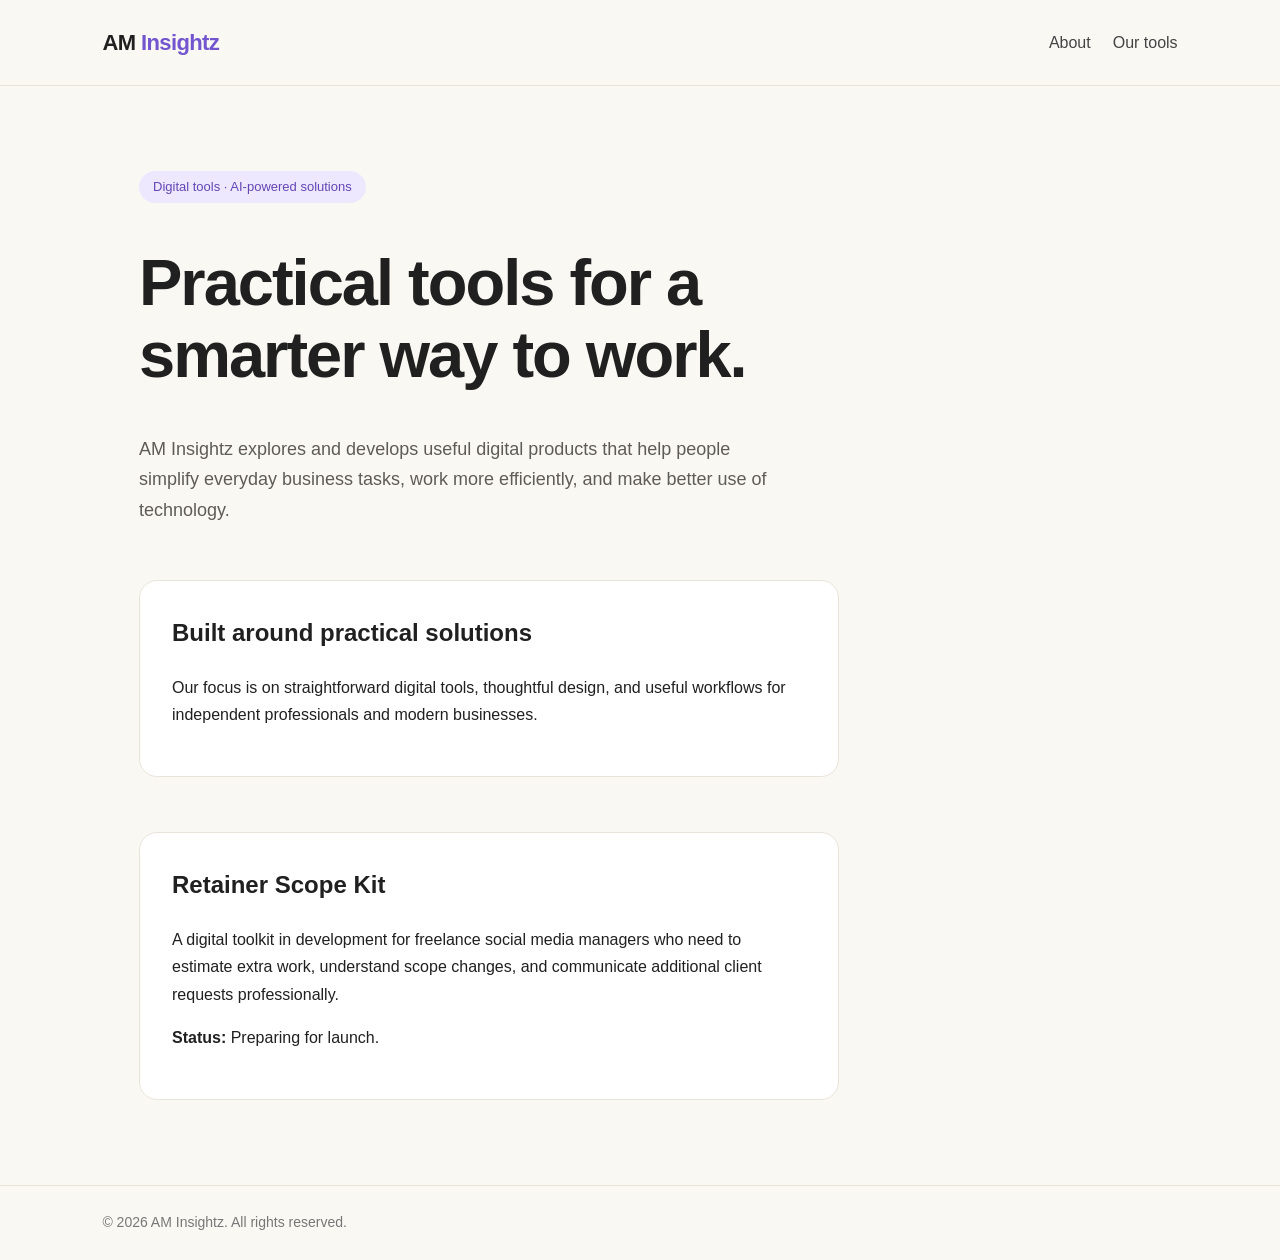
==== index.html @ eaadd5c1 "Publish AM Insightz landing page" ====
﻿<!doctype html>
<html lang="en">
<head>
  <meta charset="utf-8">
  <meta name="viewport" content="width=device-width, initial-scale=1">
  <meta name="description" content="AM Insightz builds practical digital tools and AI-powered solutions for modern businesses.">
  <title>AM Insightz | Practical Digital Tools</title>
  <style>
    * { box-sizing: border-box; }
    body {
      margin: 0; color: #202020; background: #faf8f3;
      font-family: Arial, Helvetica, sans-serif; line-height: 1.7;
    }
    header {
      padding: 24px 8%; display: flex; justify-content: space-between;
      align-items: center; border-bottom: 1px solid #e9e4da;
    }
    .brand { font-size: 22px; font-weight: 700; letter-spacing: -.6px; }
    .brand span { color: #7255cf; }
    nav a { color: #444; text-decoration: none; margin-left: 22px; }
    main { max-width: 1050px; margin: auto; padding: 85px 24px; }
    .tag {
      display: inline-block; color: #6345b5; background: #eee8ff;
      border-radius: 30px; padding: 5px 14px; font-size: 13px;
    }
    h1 { font-size: clamp(38px, 6vw, 65px); line-height: 1.1; letter-spacing: -2px; max-width: 760px; }
    .intro { max-width: 650px; color: #5f5c57; font-size: 18px; }
    .panel {
      margin-top: 55px; background: white; border: 1px solid #e9e4da;
      border-radius: 18px; padding: 32px; max-width: 700px;
    }
    h2 { margin-top: 0; }
    .button {
      display: inline-block; background: #7255cf; color: white;
      text-decoration: none; padding: 12px 20px; border-radius: 8px;
      margin-top: 12px; font-weight: 600;
    }
    footer { border-top: 1px solid #e9e4da; padding: 25px 8%; color: #777; font-size: 14px; }
    @media (max-width: 600px) {
      header { padding: 20px; } nav a { margin-left: 10px; }
      main { padding-top: 55px; } .panel { padding: 22px; }
    }
  </style>
</head>
<body>
  <header>
    <div class="brand">AM <span>Insightz</span></div>
    <nav><a href="#about">About</a><a href="#product">Our tools</a></nav>
  </header>
  <main>
    <span class="tag">Digital tools · AI-powered solutions</span>
    <h1>Practical tools for a smarter way to work.</h1>
    <p class="intro">
      AM Insightz explores and develops useful digital products that help
      people simplify everyday business tasks, work more efficiently,
      and make better use of technology.
    </p>
    <section class="panel" id="about">
      <h2>Built around practical solutions</h2>
      <p>
        Our focus is on straightforward digital tools, thoughtful design,
        and useful workflows for independent professionals and modern businesses.
      </p>
    </section>
    <section class="panel" id="product">
      <h2>Retainer Scope Kit</h2>
      <p>
        A digital toolkit in development for freelance social media managers
        who need to estimate extra work, understand scope changes, and
        communicate additional client requests professionally.
      </p>
      <p><strong>Status:</strong> Preparing for launch.</p>
    </section>
  </main>
  <footer>© 2026 AM Insightz. All rights reserved.</footer>
</body>
</html>
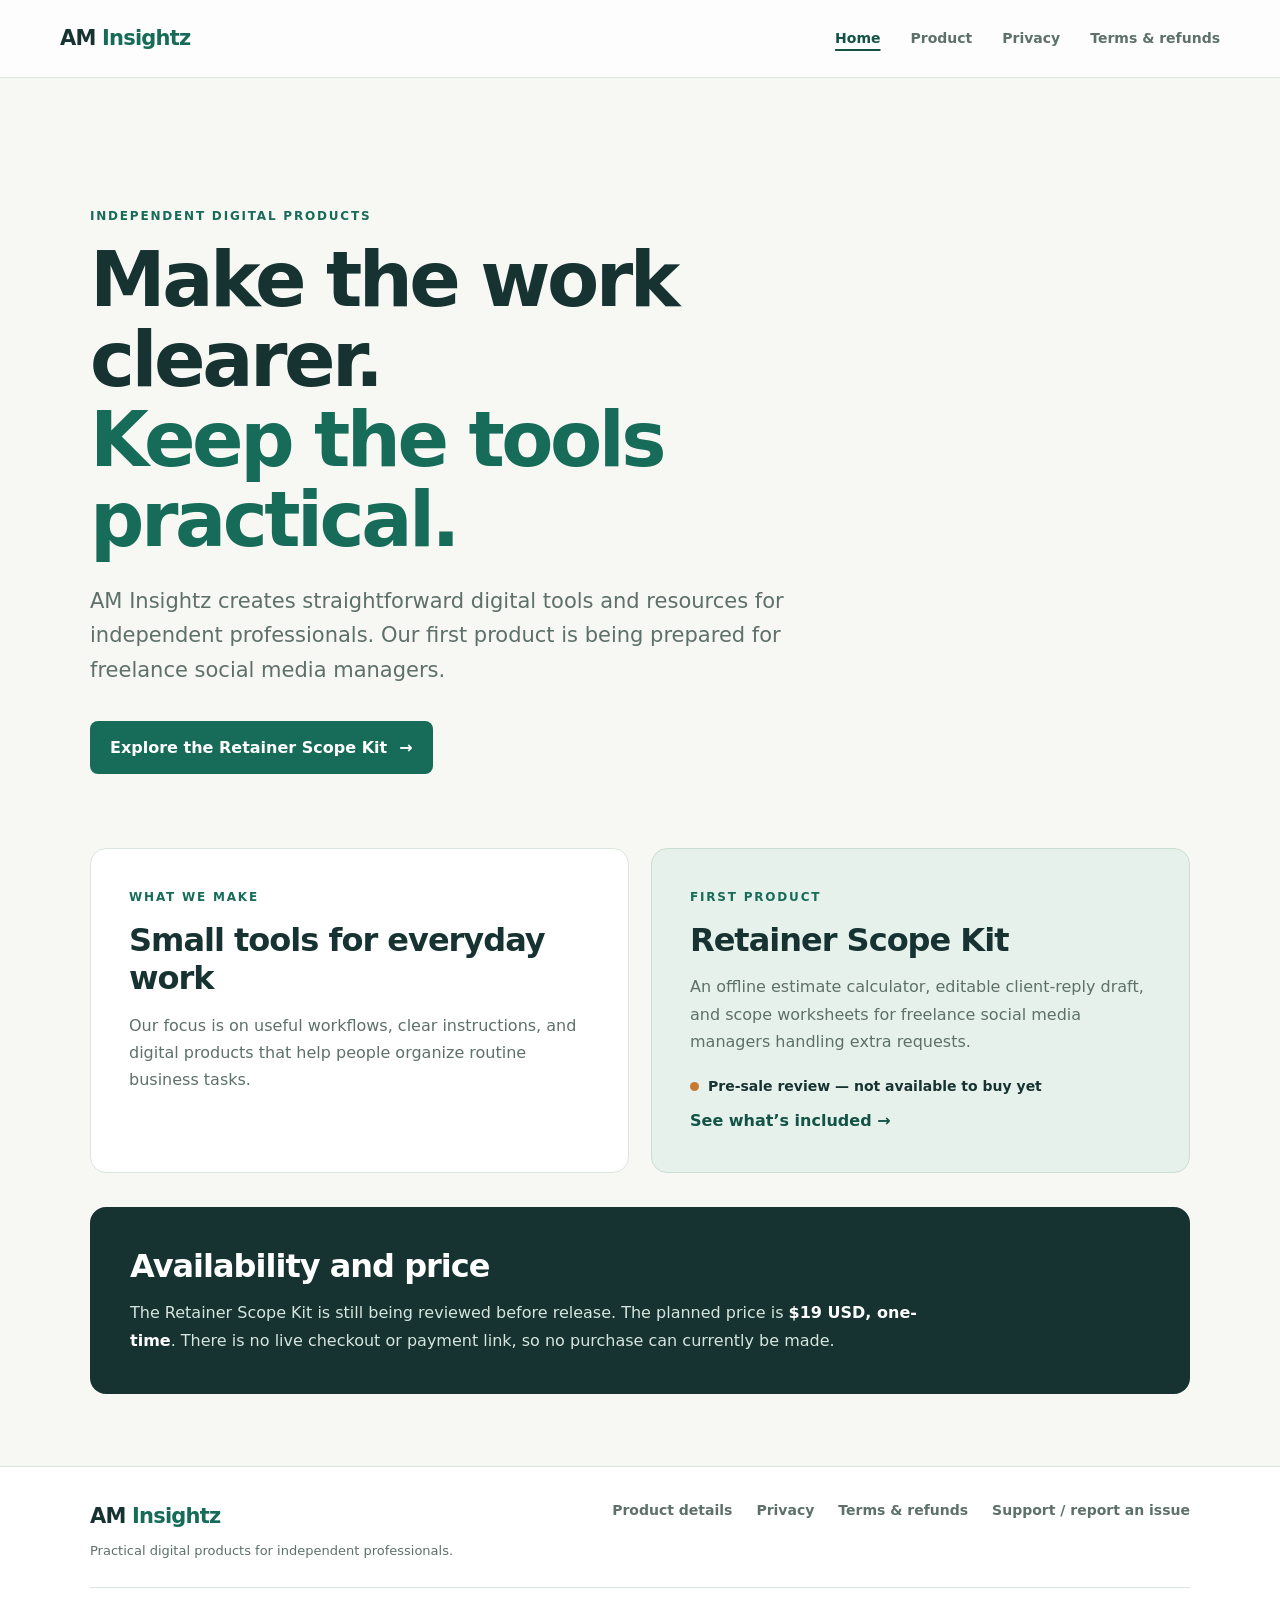
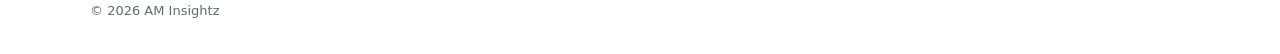
==== commit 490733b6: "Build AM Insightz pre-sale business website" ====
--- a/index.html
+++ b/index.html
@@ -1,77 +1,54 @@
-﻿<!doctype html>
+<!doctype html>
 <html lang="en">
 <head>
   <meta charset="utf-8">
   <meta name="viewport" content="width=device-width, initial-scale=1">
-  <meta name="description" content="AM Insightz builds practical digital tools and AI-powered solutions for modern businesses.">
-  <title>AM Insightz | Practical Digital Tools</title>
-  <style>
-    * { box-sizing: border-box; }
-    body {
-      margin: 0; color: #202020; background: #faf8f3;
-      font-family: Arial, Helvetica, sans-serif; line-height: 1.7;
-    }
-    header {
-      padding: 24px 8%; display: flex; justify-content: space-between;
-      align-items: center; border-bottom: 1px solid #e9e4da;
-    }
-    .brand { font-size: 22px; font-weight: 700; letter-spacing: -.6px; }
-    .brand span { color: #7255cf; }
-    nav a { color: #444; text-decoration: none; margin-left: 22px; }
-    main { max-width: 1050px; margin: auto; padding: 85px 24px; }
-    .tag {
-      display: inline-block; color: #6345b5; background: #eee8ff;
-      border-radius: 30px; padding: 5px 14px; font-size: 13px;
-    }
-    h1 { font-size: clamp(38px, 6vw, 65px); line-height: 1.1; letter-spacing: -2px; max-width: 760px; }
-    .intro { max-width: 650px; color: #5f5c57; font-size: 18px; }
-    .panel {
-      margin-top: 55px; background: white; border: 1px solid #e9e4da;
-      border-radius: 18px; padding: 32px; max-width: 700px;
-    }
-    h2 { margin-top: 0; }
-    .button {
-      display: inline-block; background: #7255cf; color: white;
-      text-decoration: none; padding: 12px 20px; border-radius: 8px;
-      margin-top: 12px; font-weight: 600;
-    }
-    footer { border-top: 1px solid #e9e4da; padding: 25px 8%; color: #777; font-size: 14px; }
-    @media (max-width: 600px) {
-      header { padding: 20px; } nav a { margin-left: 10px; }
-      main { padding-top: 55px; } .panel { padding: 22px; }
-    }
-  </style>
+  <meta name="description" content="AM Insightz develops practical digital products for independent professionals. Explore the Retainer Scope Kit for freelance social media managers.">
+  <meta name="theme-color" content="#f7f8f4">
+  <title>AM Insightz — Practical digital tools</title>
+  <link rel="stylesheet" href="assets/site.css">
 </head>
 <body>
-  <header>
-    <div class="brand">AM <span>Insightz</span></div>
-    <nav><a href="#about">About</a><a href="#product">Our tools</a></nav>
+  <a class="skip-link" href="#main">Skip to content</a>
+  <header class="site-header">
+    <a class="wordmark" href="index.html" aria-label="AM Insightz home">AM <span>Insightz</span></a>
+    <nav aria-label="Main navigation">
+      <a href="index.html" aria-current="page">Home</a>
+      <a href="product.html">Product</a>
+      <a href="privacy.html">Privacy</a>
+      <a href="terms.html">Terms &amp; refunds</a>
+    </nav>
   </header>
-  <main>
-    <span class="tag">Digital tools · AI-powered solutions</span>
-    <h1>Practical tools for a smarter way to work.</h1>
-    <p class="intro">
-      AM Insightz explores and develops useful digital products that help
-      people simplify everyday business tasks, work more efficiently,
-      and make better use of technology.
-    </p>
-    <section class="panel" id="about">
-      <h2>Built around practical solutions</h2>
-      <p>
-        Our focus is on straightforward digital tools, thoughtful design,
-        and useful workflows for independent professionals and modern businesses.
-      </p>
+  <main id="main">
+    <section class="hero">
+      <p class="eyebrow">Independent digital products</p>
+      <h1>Make the work clearer.<br><span>Keep the tools practical.</span></h1>
+      <p class="lead">AM Insightz creates straightforward digital tools and resources for independent professionals. Our first product is being prepared for freelance social media managers.</p>
+      <a class="button" href="product.html">Explore the Retainer Scope Kit <span aria-hidden="true">→</span></a>
     </section>
-    <section class="panel" id="product">
-      <h2>Retainer Scope Kit</h2>
-      <p>
-        A digital toolkit in development for freelance social media managers
-        who need to estimate extra work, understand scope changes, and
-        communicate additional client requests professionally.
-      </p>
-      <p><strong>Status:</strong> Preparing for launch.</p>
+    <section class="section-grid" aria-label="About AM Insightz">
+      <article class="info-card">
+        <p class="eyebrow">What we make</p>
+        <h2>Small tools for everyday work</h2>
+        <p>Our focus is on useful workflows, clear instructions, and digital products that help people organize routine business tasks.</p>
+      </article>
+      <article class="info-card accent-card">
+        <p class="eyebrow">First product</p>
+        <h2>Retainer Scope Kit</h2>
+        <p>An offline estimate calculator, editable client-reply draft, and scope worksheets for freelance social media managers handling extra requests.</p>
+        <p class="availability"><span class="status-dot" aria-hidden="true"></span> Pre-sale review — not available to buy yet</p>
+        <a class="text-link" href="product.html">See what’s included <span aria-hidden="true">→</span></a>
+      </article>
+    </section>
+    <section class="note-band">
+      <h2>Availability and price</h2>
+      <p>The Retainer Scope Kit is still being reviewed before release. The planned price is <strong>$19 USD, one-time</strong>. There is no live checkout or payment link, so no purchase can currently be made.</p>
     </section>
   </main>
-  <footer>© 2026 AM Insightz. All rights reserved.</footer>
+  <footer class="site-footer">
+    <div><a class="wordmark footer-mark" href="index.html">AM <span>Insightz</span></a><p>Practical digital products for independent professionals.</p></div>
+    <div class="footer-links"><a href="product.html">Product details</a><a href="privacy.html">Privacy</a><a href="terms.html">Terms &amp; refunds</a><a href="https://github.com/ADINIMOHITHA/aminsightz-site/issues">Support / report an issue</a></div>
+    <p class="copyright">© 2026 AM Insightz</p>
+  </footer>
 </body>
-</html>
+</html>
--- a/assets/site.css
+++ b/assets/site.css
@@ -0,0 +1,107 @@
+:root {
+  color-scheme: light;
+  --ink: #173331;
+  --muted: #5d706a;
+  --brand: #176b59;
+  --brand-deep: #125345;
+  --mint: #e7f1eb;
+  --paper: #f7f8f4;
+  --white: #fff;
+  --line: #dce5df;
+  --gold: #c57a32;
+}
+* { box-sizing: border-box; }
+html { scroll-behavior: smooth; }
+body { margin: 0; background: var(--paper); color: var(--ink); font: 16px/1.7 system-ui, -apple-system, BlinkMacSystemFont, "Segoe UI", sans-serif; }
+a { color: var(--brand-deep); text-underline-offset: 3px; }
+a:hover { color: #0b3f34; }
+:focus-visible { outline: 3px solid var(--gold); outline-offset: 4px; }
+.skip-link { position: absolute; left: 1rem; top: -5rem; z-index: 5; background: var(--white); padding: .6rem 1rem; border-radius: .5rem; }
+.skip-link:focus { top: 1rem; }
+.site-header { min-height: 78px; display: flex; justify-content: space-between; align-items: center; gap: 24px; padding: 16px max(24px, calc((100% - 1160px) / 2)); border-bottom: 1px solid var(--line); background: rgba(255,255,255,.8); }
+.wordmark { color: var(--ink); text-decoration: none; font-size: 21px; font-weight: 800; letter-spacing: -.8px; white-space: nowrap; }
+.wordmark span { color: var(--brand); }
+nav { display: flex; align-items: center; gap: clamp(14px, 2.5vw, 30px); flex-wrap: wrap; }
+nav a, .footer-links a { color: var(--muted); font-size: 14px; font-weight: 600; text-decoration: none; }
+nav a[aria-current="page"] { color: var(--brand-deep); text-decoration: underline; text-decoration-thickness: 2px; text-underline-offset: 6px; }
+main { width: min(1100px, calc(100% - 48px)); margin: 0 auto; }
+.hero { padding: clamp(64px, 11vw, 128px) 0 74px; max-width: 850px; }
+.eyebrow { color: var(--brand); font-size: 12px; font-weight: 800; letter-spacing: 1.8px; margin: 0 0 14px; text-transform: uppercase; }
+h1, h2, h3, p { margin-top: 0; }
+h1 { font-size: clamp(42px, 7vw, 76px); letter-spacing: -3.5px; line-height: 1.05; margin-bottom: 24px; }
+h1 span { color: var(--brand); }
+.lead { max-width: 720px; color: var(--muted); font-size: clamp(18px, 2.2vw, 21px); line-height: 1.65; }
+.button { display: inline-flex; align-items: center; gap: 12px; margin-top: 12px; padding: 13px 20px; border-radius: 8px; background: var(--brand); color: var(--white); text-decoration: none; font-weight: 700; transition: background .15s ease, transform .15s ease; }
+.button:hover { background: var(--brand-deep); color: var(--white); transform: translateY(-1px); }
+.button-secondary { background: var(--white); color: var(--brand-deep); border: 1px solid var(--line); }
+.button-secondary:hover { background: var(--mint); color: var(--brand-deep); }
+.section-grid { display: grid; grid-template-columns: 1fr 1fr; gap: 22px; margin-bottom: 34px; }
+.info-card { padding: clamp(24px, 4vw, 38px); border: 1px solid var(--line); border-radius: 16px; background: var(--white); }
+.info-card h2, .content-section h2, .note-band h2, .support-strip h2 { font-size: clamp(24px, 3vw, 32px); letter-spacing: -1px; line-height: 1.2; margin-bottom: 14px; }
+.info-card p:not(.eyebrow), .feature p, .content-section > p { color: var(--muted); }
+.accent-card { background: var(--mint); border-color: #cbded2; }
+.availability { display: flex; align-items: center; gap: 9px; font-size: 14px; font-weight: 700; color: var(--ink) !important; margin: 20px 0 8px; }
+.status-dot { display: inline-block; width: 9px; height: 9px; border-radius: 50%; background: var(--gold); }
+.text-link { font-weight: 750; text-decoration: none; }
+.note-band { margin: 32px 0 72px; padding: clamp(24px, 4vw, 40px); background: #173331; color: var(--white); border-radius: 16px; }
+.note-band p { color: #d6e4de; max-width: 820px; margin-bottom: 0; }
+.note-band strong { color: var(--white); }
+.product-hero { padding: 76px 0 36px; max-width: 820px; }
+.product-hero h1 { font-size: clamp(42px, 6.5vw, 68px); }
+.status-box { display: grid; gap: 5px; margin: 28px 0 0; padding: 18px 20px; border: 1px solid #e2c394; border-left: 4px solid var(--gold); border-radius: 10px; background: #fff8ed; color: var(--ink); }
+.status-box span { color: var(--muted); }
+.content-section { padding: 34px 0 54px; border-top: 1px solid var(--line); }
+.feature-grid { display: grid; grid-template-columns: 1fr 1fr; gap: 16px; margin-top: 22px; }
+.feature { min-height: 190px; padding: 23px; border: 1px solid var(--line); border-radius: 13px; background: var(--white); }
+.feature-number { display: inline-block; margin-bottom: 22px; color: var(--brand); font-size: 12px; font-weight: 800; letter-spacing: 1.3px; }
+.feature h3 { font-size: 19px; line-height: 1.3; margin-bottom: 9px; }
+.feature p { margin-bottom: 0; }
+.split-section { display: grid; grid-template-columns: 1.1fr .9fr; gap: 54px; }
+.split-section h2:not(:first-child) { margin-top: 34px; }
+.details-card { align-self: start; padding: 26px; background: var(--mint); border: 1px solid #cbded2; border-radius: 14px; }
+.details-card h2 { font-size: 23px; }
+dl { margin: 0; }
+dt { margin-top: 15px; color: var(--muted); font-size: 13px; font-weight: 700; }
+dd { margin: 2px 0 0; font-weight: 650; }
+.small-note { padding-top: 18px; font-size: 14px; }
+.support-strip { display: flex; align-items: center; justify-content: space-between; gap: 28px; margin-bottom: 72px; padding: 30px; border: 1px solid var(--line); border-radius: 15px; background: var(--white); }
+.support-strip h2 { font-size: 24px; margin-bottom: 8px; }
+.support-strip p { color: var(--muted); margin-bottom: 0; max-width: 650px; }
+.policy-page { max-width: 780px; padding: 66px 0 86px; }
+.policy-page h1 { font-size: clamp(38px, 6vw, 58px); margin-bottom: 20px; }
+.policy-page .lead { margin-bottom: 40px; }
+.policy-page section { margin: 34px 0; }
+.policy-page section h2 { font-size: 22px; margin-bottom: 9px; }
+.policy-page section p { color: #465b55; }
+.draft-note { padding: 16px 18px; border-radius: 8px; background: #eef2ed; color: var(--muted); font-size: 14px; }
+.site-footer { display: grid; grid-template-columns: 1fr auto; align-items: start; gap: 18px 40px; padding: 32px max(24px, calc((100% - 1100px) / 2)); border-top: 1px solid var(--line); background: var(--white); }
+.footer-mark { display: inline-block; }
+.site-footer p { color: var(--muted); font-size: 13px; margin: 6px 0 0; }
+.footer-links { display: flex; flex-wrap: wrap; gap: 12px 24px; justify-content: flex-end; }
+.copyright { grid-column: 1 / -1; padding-top: 12px; border-top: 1px solid var(--line); }
+@media (max-width: 700px) {
+  .site-header { padding: 15px 20px; min-height: 0; align-items: flex-start; flex-direction: column; gap: 13px; }
+  nav { gap: 14px 20px; }
+  nav a { font-size: 13px; }
+  main { width: min(100% - 36px, 1100px); }
+  .hero { padding: 58px 0 48px; }
+  h1 { letter-spacing: -2.2px; }
+  .section-grid, .feature-grid, .split-section { grid-template-columns: 1fr; }
+  .section-grid { gap: 14px; }
+  .note-band { margin: 24px 0 52px; }
+  .product-hero { padding-top: 54px; }
+  .feature { min-height: 0; }
+  .split-section { gap: 24px; }
+  .support-strip { align-items: flex-start; flex-direction: column; margin-bottom: 52px; padding: 23px; }
+  .site-footer { grid-template-columns: 1fr; padding: 26px 20px; }
+  .footer-links { justify-content: flex-start; }
+  .copyright { grid-column: auto; }
+}
+@media (max-width: 390px) {
+  main { width: calc(100% - 32px); }
+  nav { gap: 9px 14px; }
+  nav a { font-size: 12px; }
+  .button { padding: 12px 15px; font-size: 14px; }
+  .site-footer { padding-right: 16px; padding-left: 16px; }
+}
+@media (prefers-reduced-motion: reduce) { html { scroll-behavior: auto; } *, *::before, *::after { transition-duration: .01ms !important; } }
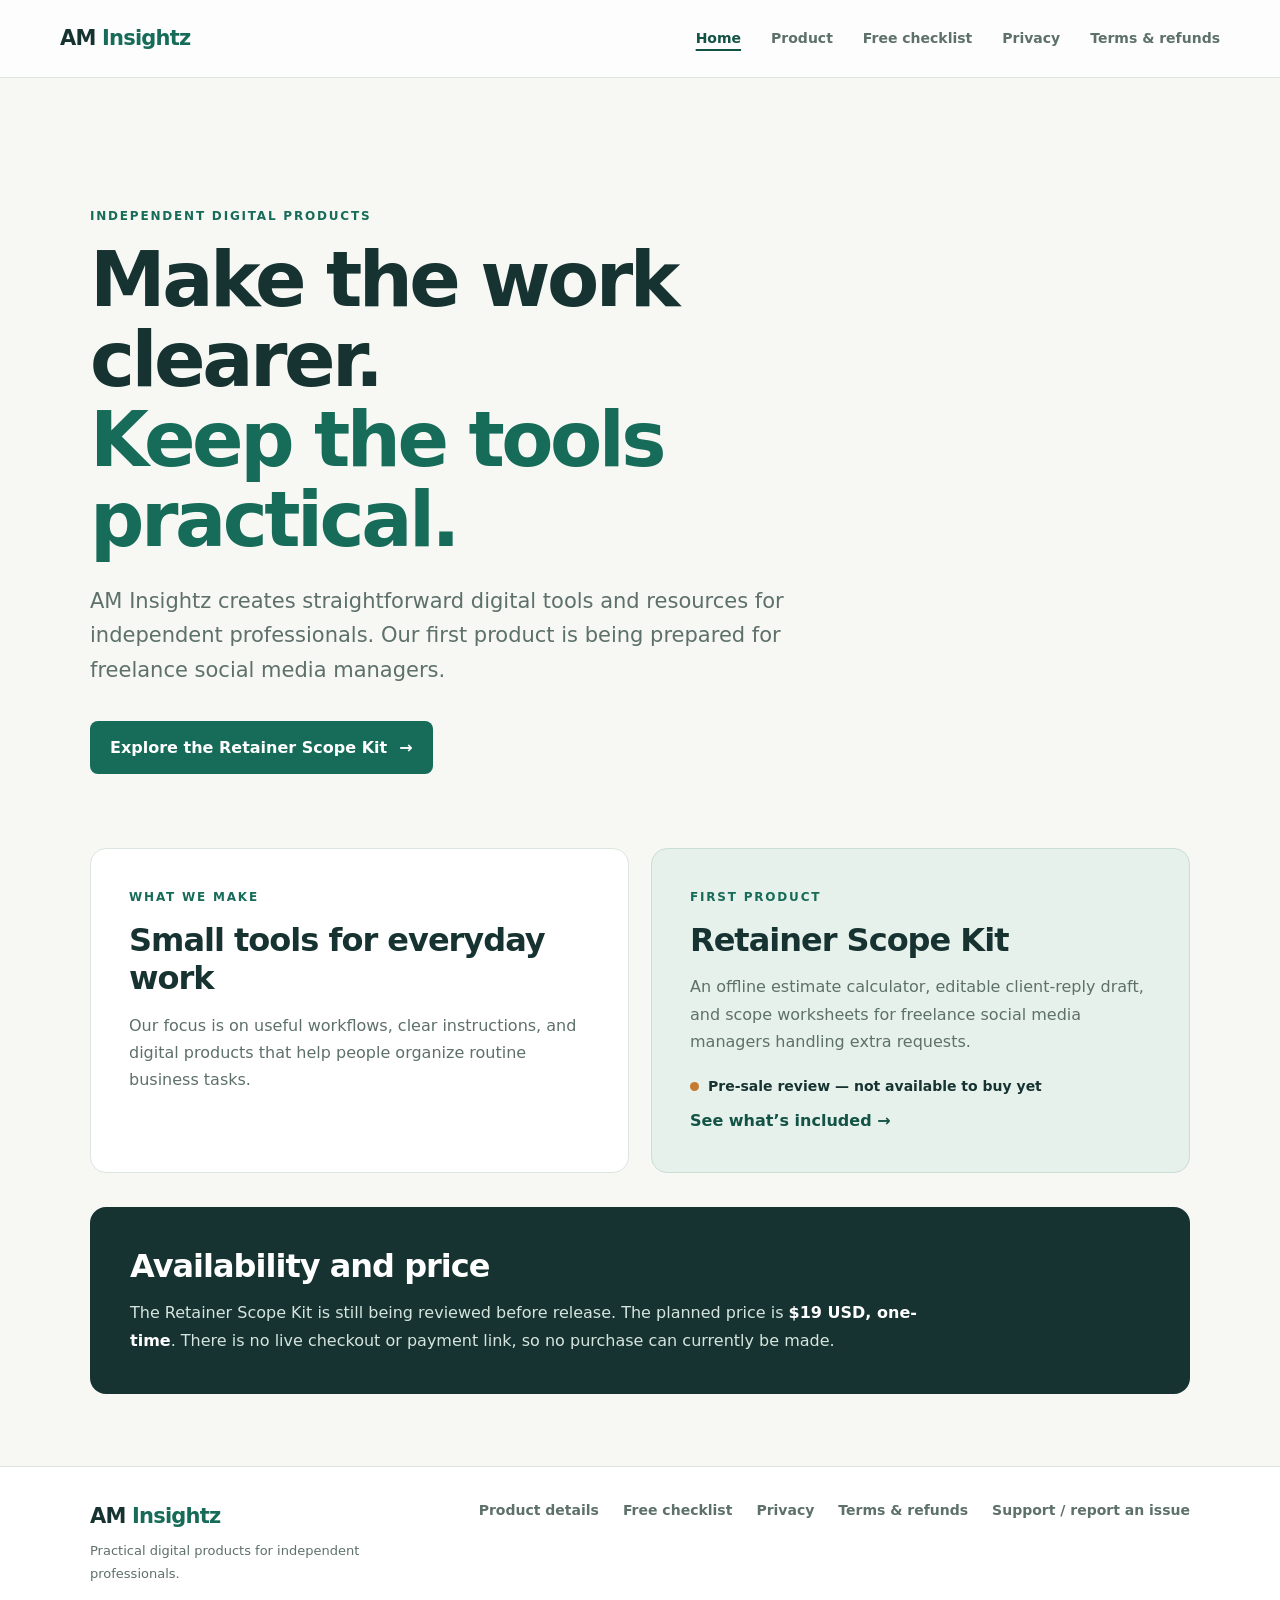
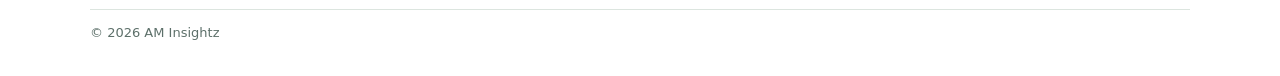
==== commit b7e36fde: "Publish free scope-change checklist resource" ====
--- a/index.html
+++ b/index.html
@@ -15,7 +15,7 @@
     <nav aria-label="Main navigation">
       <a href="index.html" aria-current="page">Home</a>
       <a href="product.html">Product</a>
-      <a href="privacy.html">Privacy</a>
+      <a href="checklist.html">Free checklist</a><a href="privacy.html">Privacy</a>
       <a href="terms.html">Terms &amp; refunds</a>
     </nav>
   </header>
@@ -47,7 +47,7 @@
   </main>
   <footer class="site-footer">
     <div><a class="wordmark footer-mark" href="index.html">AM <span>Insightz</span></a><p>Practical digital products for independent professionals.</p></div>
-    <div class="footer-links"><a href="product.html">Product details</a><a href="privacy.html">Privacy</a><a href="terms.html">Terms &amp; refunds</a><a href="https://github.com/ADINIMOHITHA/aminsightz-site/issues">Support / report an issue</a></div>
+    <div class="footer-links"><a href="product.html">Product details</a><a href="checklist.html">Free checklist</a><a href="privacy.html">Privacy</a><a href="terms.html">Terms &amp; refunds</a><a href="https://github.com/ADINIMOHITHA/aminsightz-site/issues">Support / report an issue</a></div>
     <p class="copyright">© 2026 AM Insightz</p>
   </footer>
 </body>
